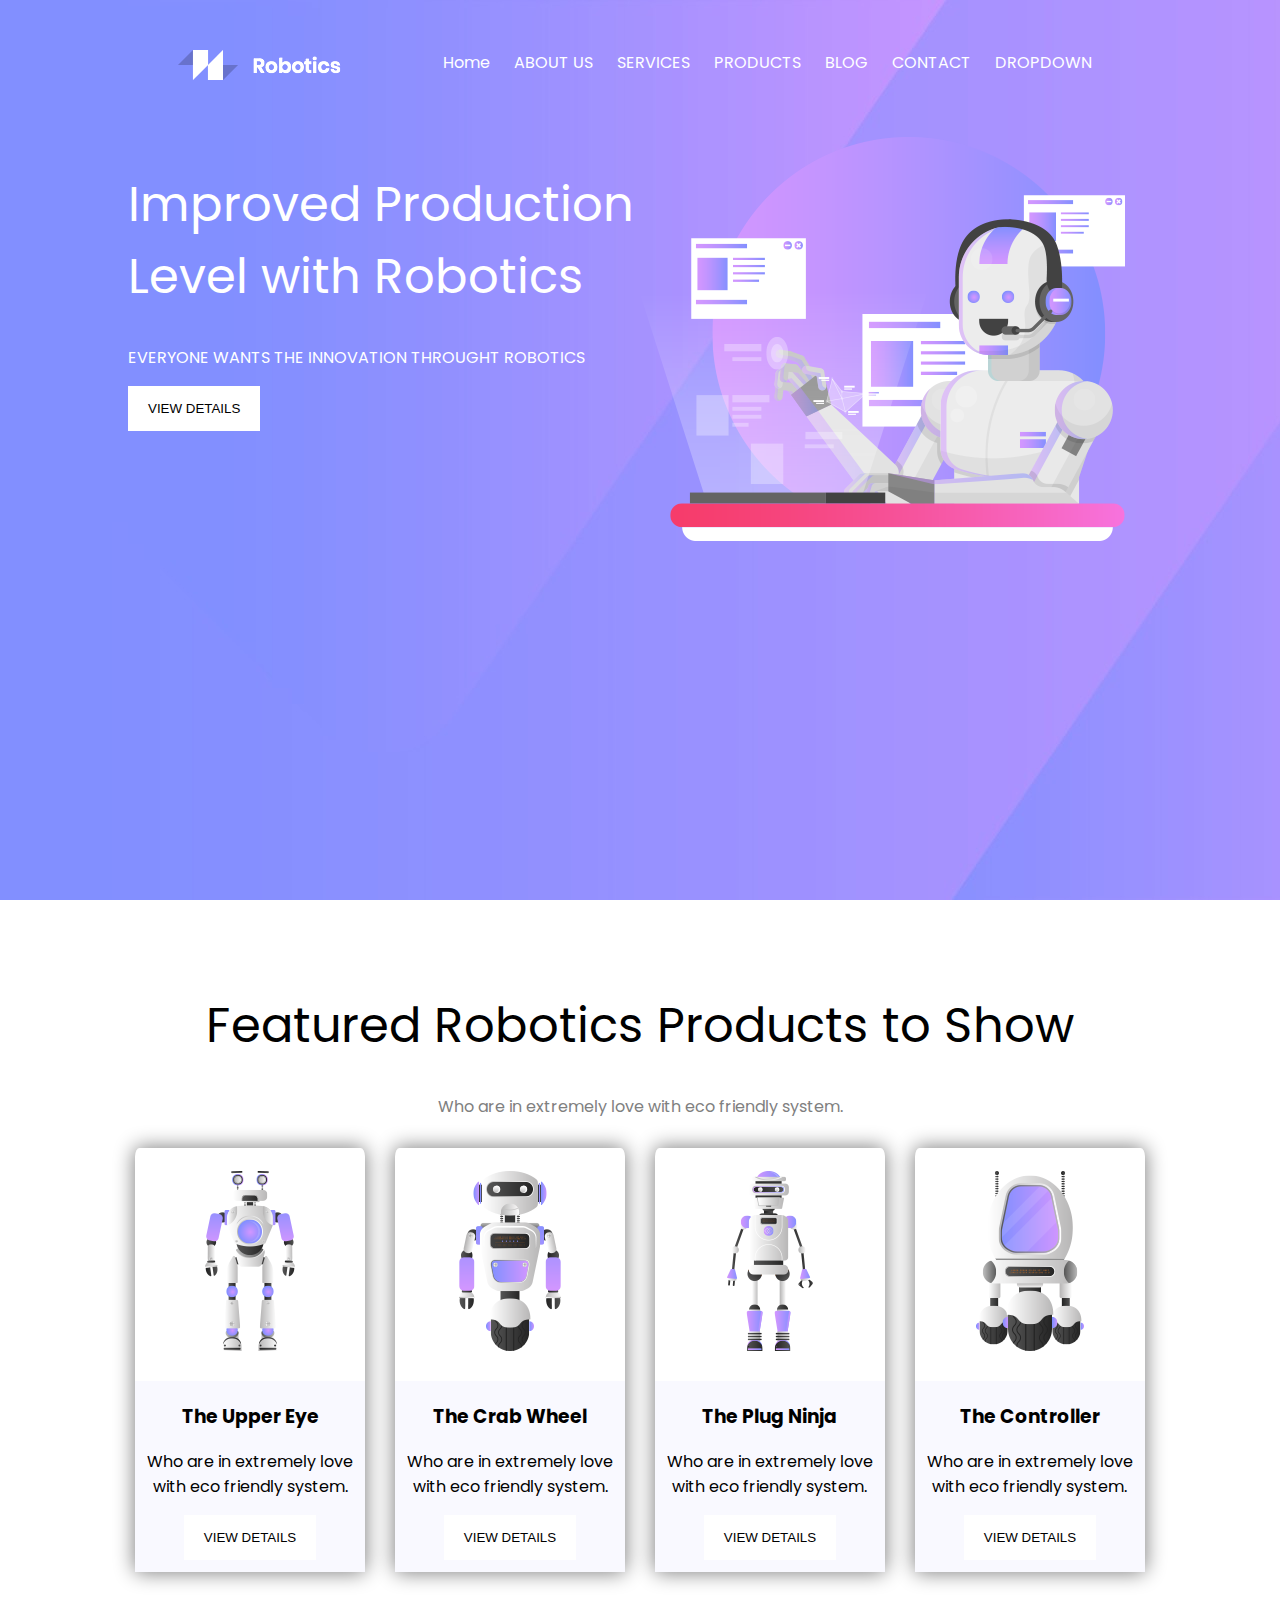
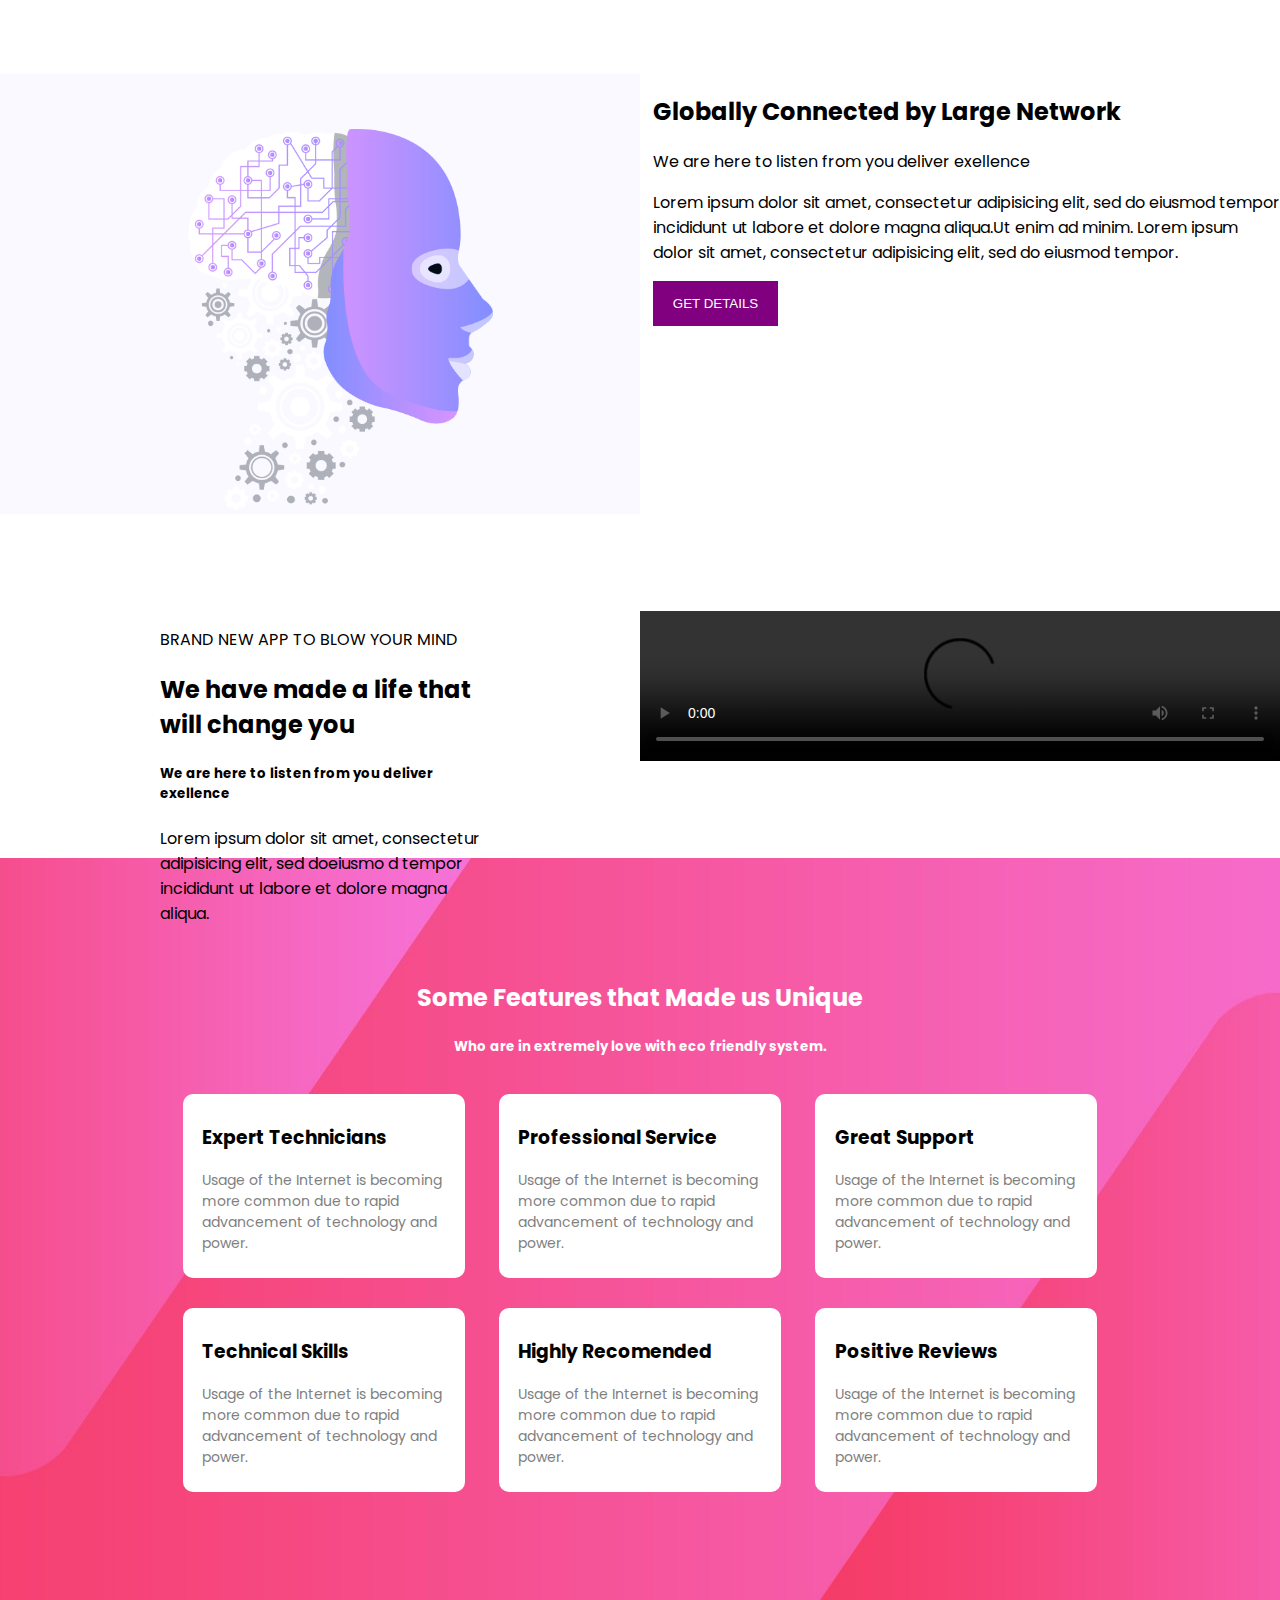
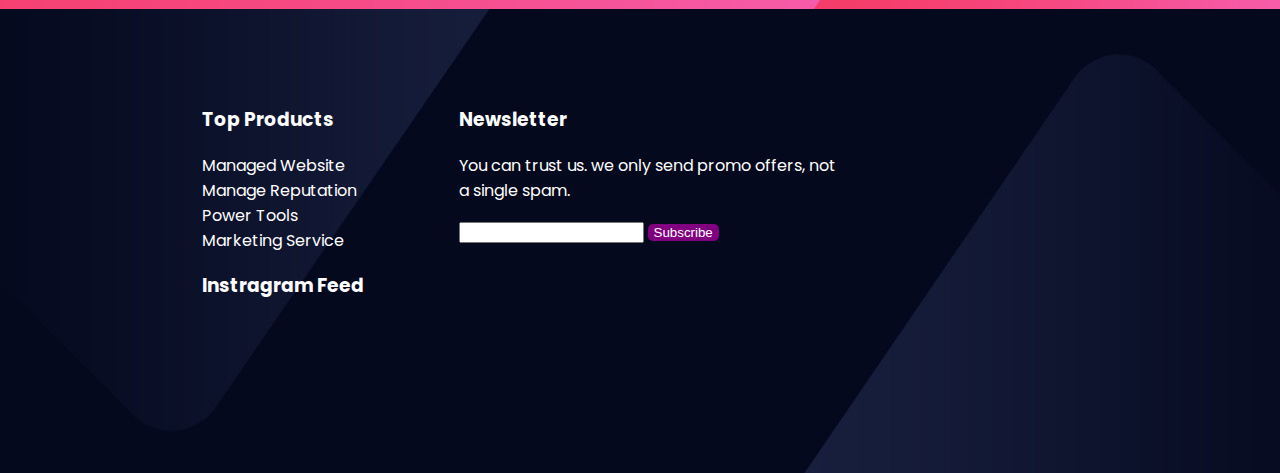
==== home.html @ 1a177f2a "Add files via upload" ====
<!DOCTYPE html>
<html lang="en">

<head>
    <meta charset="UTF-8">
    <meta name="viewport" content="width=device-width, initial-scale=1.0">
    <meta http-equiv="X-UA-Compatible" content="ie=edge">
    <title>Document</title>
    <link rel="stylesheet" href="css/style.css">

</head>

<body>
    <header>
        <nav>
            <img src="img/logo.png">
            <div class="right_nav">
                <a href="#">Home</a>
                <a href="#">ABOUT US</a>
                <a href="#">SERVICES</a>
                <a href="#">PRODUCTS</a>
                <div class="dropDown">
                    <a href="#">BLOG</a>
                    <div class="dropDownMenu">
                        <div>
                            <a href="#">Blog Home</a>
                        </div>
                        <div>
                            <a href="#">Blog Single</a>
                        </div>
                    </div>

                </div>

                <a href="#">CONTACT</a>
                <div class="dropDown">
                    <a href="#">DROPDOWN</a>
                    <div class="dropDownMenu">
                        <div>
                            <a href="#">Elements</a>
                        </div>
                        <div>
                            <a href="#">product details</a>
                        </div>
                        <div class="dropDown">
                            <a href="#">Level 2</a>
                            <div class="dropDownMenu">
                                <div>
                                    <a href="#">item 1</a>
                                </div>
                                <div>
                                    <a href="#">item 2</a>
                                </div>
                            </div>
                        </div>
                    </div>
                </div>
            </div>
        </nav>
        <section class="c1">
            <article class="halfParent left">
                <h1>Improved Production Level with Robotics</h1>
                <p>EVERYONE WANTS THE INNOVATION THROUGHT ROBOTICS</p>
                <button class="btn btn_light">VIEW DETAILS</button>
            </article>
            <section class="right_section">
                <img src="img/banner-img.png " alt="banner image ">
            </section>


        </section>

    </header>

    <section class="separator" id="features">
        <h1>Featured Robotics Products to Show</h1>
        <p class="grayed">Who are in extremely love with eco friendly system.</p>
        <figure>
            <img src="img/p1.png" alt="The Upper Eye">
            <figcaption>
                <h3>
                    The Upper Eye
                </h3>
                <p>
                    Who are in extremely love with eco friendly system.
                </p>
                <button class="btn btn_light">VIEW DETAILS</button>

            </figcaption>

        </figure>

        <figure>
            <img src="img/p2.png" alt="The Crab Wheel">
            <figcaption>
                <h3>
                    The Crab Wheel
                </h3>
                <p>
                    Who are in extremely love with eco friendly system.
                </p>
                <button class="btn btn_light">VIEW DETAILS</button>

            </figcaption>

        </figure>
        <figure>
            <img src="img/p3.png" alt="The Plug Ninja">
            <figcaption>
                <h3>
                    The Plug Ninja
                </h3>
                <p>
                    Who are in extremely love with eco friendly system.
                </p>
                <button class="btn btn_light">VIEW DETAILS</button>

            </figcaption>

        </figure>
        <figure>
            <img src="img/p4.png" alt="The Controller">
            <figcaption>
                <h3>
                    The Controller
                </h3>
                <p>
                    Who are in extremely love with eco friendly system.
                </p>
                <button class="btn btn_light">VIEW DETAILS</button>

            </figcaption>

        </figure>
    </section>

    <section class="separator">
        <div class="halfParent">
            <img class="occupyContainer" src="img/about-img.png" alt="About">
        </div>
        <div class="about_right_section">
            <article>
                <h2>
                    Globally Connected by Large Network
                </h2>
                <p>
                    We are here to listen from you deliver exellence
                </p>
                <p>
                    Lorem ipsum dolor sit amet, consectetur adipisicing elit, sed do eiusmod tempor incididunt ut labore et dolore magna aliqua.Ut enim ad minim. Lorem ipsum dolor sit amet, consectetur adipisicing elit, sed do eiusmod tempor.
                </p>
                <button class="btn btn_purple">GET DETAILS</button>
            </article>
        </div>

    </section>
    <section class="separator" id="">
        <div class="halfParent left">
            <article class="container">

                <p> BRAND NEW APP TO BLOW YOUR MIND </p>
                <h2>We have made a life that will change you </h2>
                <h5>We are here to listen from you deliver exellence </h5>
                <p>
                    Lorem ipsum dolor sit amet, consectetur adipisicing elit, sed doeiusmo d tempor incididunt ut labore et dolore magna aliqua.

                </p>
            </article>

        </div>

        <div>
            <video width="640" controls>
                <source src="video/World Calling [AMV] - Anime Mix - YouTube.mp4" type="video/mp4" controls="controls">
            </video>
        </div>
    </section>
    <section class="separator backImage" id="UniqueFeatures">
        <h2>Some Features that Made us Unique</h2>
        <h5>Who are in extremely love with eco friendly system.</h5>
        <div>
            <div class="featureCard">
                <h3>
                    Expert Technicians
                </h3>
                <p class="grayed">Usage of the Internet is becoming more common due to rapid advancement of technology and power.</p>
            </div>
            <div class="featureCard">
                <h3>
                    Professional Service
                </h3>
                <p class="grayed">Usage of the Internet is becoming more common due to rapid advancement of technology and power.</p>
            </div>
            <div class="featureCard">
                <h3>
                    Great Support
                </h3>
                <p class="grayed">Usage of the Internet is becoming more common due to rapid advancement of technology and power.</p>
            </div>
            <div class="featureCard">
                <h3>

                    Technical Skills
                </h3>
                <p class="grayed">Usage of the Internet is becoming more common due to rapid advancement of technology and power.</p>
            </div>
            <div class="featureCard">
                <h3>
                    Highly Recomended
                </h3>
                <p class="grayed">Usage of the Internet is becoming more common due to rapid advancement of technology and power.</p>
            </div>
            <div class="featureCard">
                <h3>
                    Positive Reviews
                </h3>
                <p class="grayed">Usage of the Internet is becoming more common due to rapid advancement of technology and power.</p class="grayed">
            </div>
        </div>
    </section>
    <section>

    </section>
    <footer class="backImage">
        <div>
            <div>
                <div>
                    <h3>Top Products</h3>
                </div>
                <div>
                    <a href="#">
                        Managed Website
                    </a>
                </div>
                <div>
                    <a href="#">
                        Manage Reputation
                    </a>
                </div>
                <div>
                    <a href="#">
                        Power Tools
                    </a>
                </div>
                <div>
                    <a href="#">
                        Marketing Service
                    </a>
                </div>
            </div>

            <div class="middleSectionFooter">


                <h3>Newsletter</h3>
                <p>You can trust us. we only send promo offers, not a single spam. </p>
                <form action="">
                    <input type="text">
                    <input class="btn_purple btn_sub" type="submit" value="Subscribe">
                </form>
            </div>
            <div>

                <h3>Instragram Feed </h3>
            </div>

        </div>
    </footer>

</body>

</html>
---- css/style.css ----
@import url('https://fonts.googleapis.com/css?family=Poppins:400,500&display=swap');
body {
    margin: 0;
    font-family: "Poppins", sans-serif;
}

header {
    /* color: white; */
    background-image: url('../img/banner-bg.jpg');
    height: 100vh;
    padding: 0 10%;
    color: white;
}

.c1 {
    width: 100%;
    position: relative;
    float: left;
    clear: right;
}

nav {
    /* display: block;
    float: right;
    margin-bottom: 18px; */
    padding: 50px;
}

.right_nav {
    display: inline-block;
    float: right;
}

nav a {
    text-decoration: none;
    margin: 10px;
    color: white;
}


/* nav div a {
    color: #000;
} */


/* nav div a div */

.dropDown {
    display: inline-block;
    /* color: white; */
}

.dropDownMenu {
    background-color: white;
    /* padding: 10px; */
    position: absolute;
    z-index: 1;
    display: none;
}

.dropDownMenu div {
    margin: 10px;
}

.dropDownMenu a:hover {
    color: mediumblue;
}

.dropDown:hover>.dropDownMenu {
    display: block;
}

.dropDownMenu div a {
    color: black;
}

.right_section {
    position: relative;
    width: 50%;
    display: inline-block;
    /* text-align: center; */
}

.halfParent {
    /* position: relative; */
    display: inline-block;
    width: 50%;
}

.left {
    float: left;
}

.right {
    float: right;
}

h1 {
    font-size: 3em;
    font-weight: 400;
}

.btn {
    padding: 15px 20px;
    font-weight: 500;
    border: none;
}

.btn_light {
    background-color: white;
}

.btn_purple {
    background-color: purple;
    color: white;
}

#features {
    text-align: center;
}

.separator {
    margin-top: 7%;
}

.grayed {
    color: gray;
}

figure {
    display: inline-block;
    width: 18%;
    border-radius: 2%;
    margin: 1%;
    /* border: 1px solid; */
    box-shadow: 0 0 20px 1px gray;
}

figure>img {
    padding: 10%;
    width: auto;
}

figcaption {
    background-color: #f9f9ff;
    padding: 1% 5% 5%;
}

.occupyContainer {
    width: 100%;
    height: 100%;
}

.about_right_section {
    float: right;
    /* padding-left: 1%; */
    width: 49%;
}

.container {
    margin: 0 25%;
}

.backImage {
    background-size: auto;
    background-repeat: no-repeat;
    /* background-; */
    background-position: center center;
}

#UniqueFeatures {
    background-image: url(../img/feature-bg.jpg);
    padding: 8% 12%;
    text-align: center;
    color: white;
}

.featureCard {
    display: inline-block;
    background-color: white;
    border-radius: 10px;
    width: 25%;
    /* height: 90px; */
    padding: 1% 2%;
    margin: 15px;
    text-align: left;
    color: black;
}

.featureCard p {
    font-size: 14px;
}

footer {
    background-image: url(../img/footer-bg.jpg);
    color: white;
    padding: 6% 12%12%;
}

footer>div>div {
    display: inline-block;
    vertical-align: top;
    max-width: 25%;
    margin: auto 5%;
}

.middleSectionFooter {
    max-width: 40%;
}

footer a {
    color: white;
    text-decoration: none;
}

.btn_sub {
    border-radius: 5px;
    border: none;
}

@media screen and (max-width:426px) {
    header {
        height: 100vh;
    }
    /* .c1 {
        float: none;
    } */
    .right_section {
        display: block;
        width: auto;
    }
    .halfParent {
        display: block;
        width: 100%;
    }
    h1 {
        font-size: 20px;
        font-weight: 20;
    }
    h2 {
        font-size: 15px;
    }
    h3 {
        font-size: 11.7px;
    }
    h5 {
        font-size: 8.3px;
    }
    .featureCard p {
        font-size: 6px;
    }
    p {
        font-size: 7px;
    }
    img {
        width: 100%;
        height: auto;
    }
    .c1 {
        width: 100%;
        position: relative;
        float: left;
        clear: right;
    }
    figure {
        width: auto;
    }
    .about_right_section {
        float: none;
        /* padding-left: 1%; */
        width: auto;
        margin: 0 5%;
    }
    .container {
        margin: 0 5%;
    }
    video {
        width: 100%;
        margin: 0;
    }
    .featureCard {
        width: 50%;
    }
    .btn {
        padding: 5px 7px;
        font-size: xx-small;
        /* font-weight: 200; */
        border: none;
    }
}
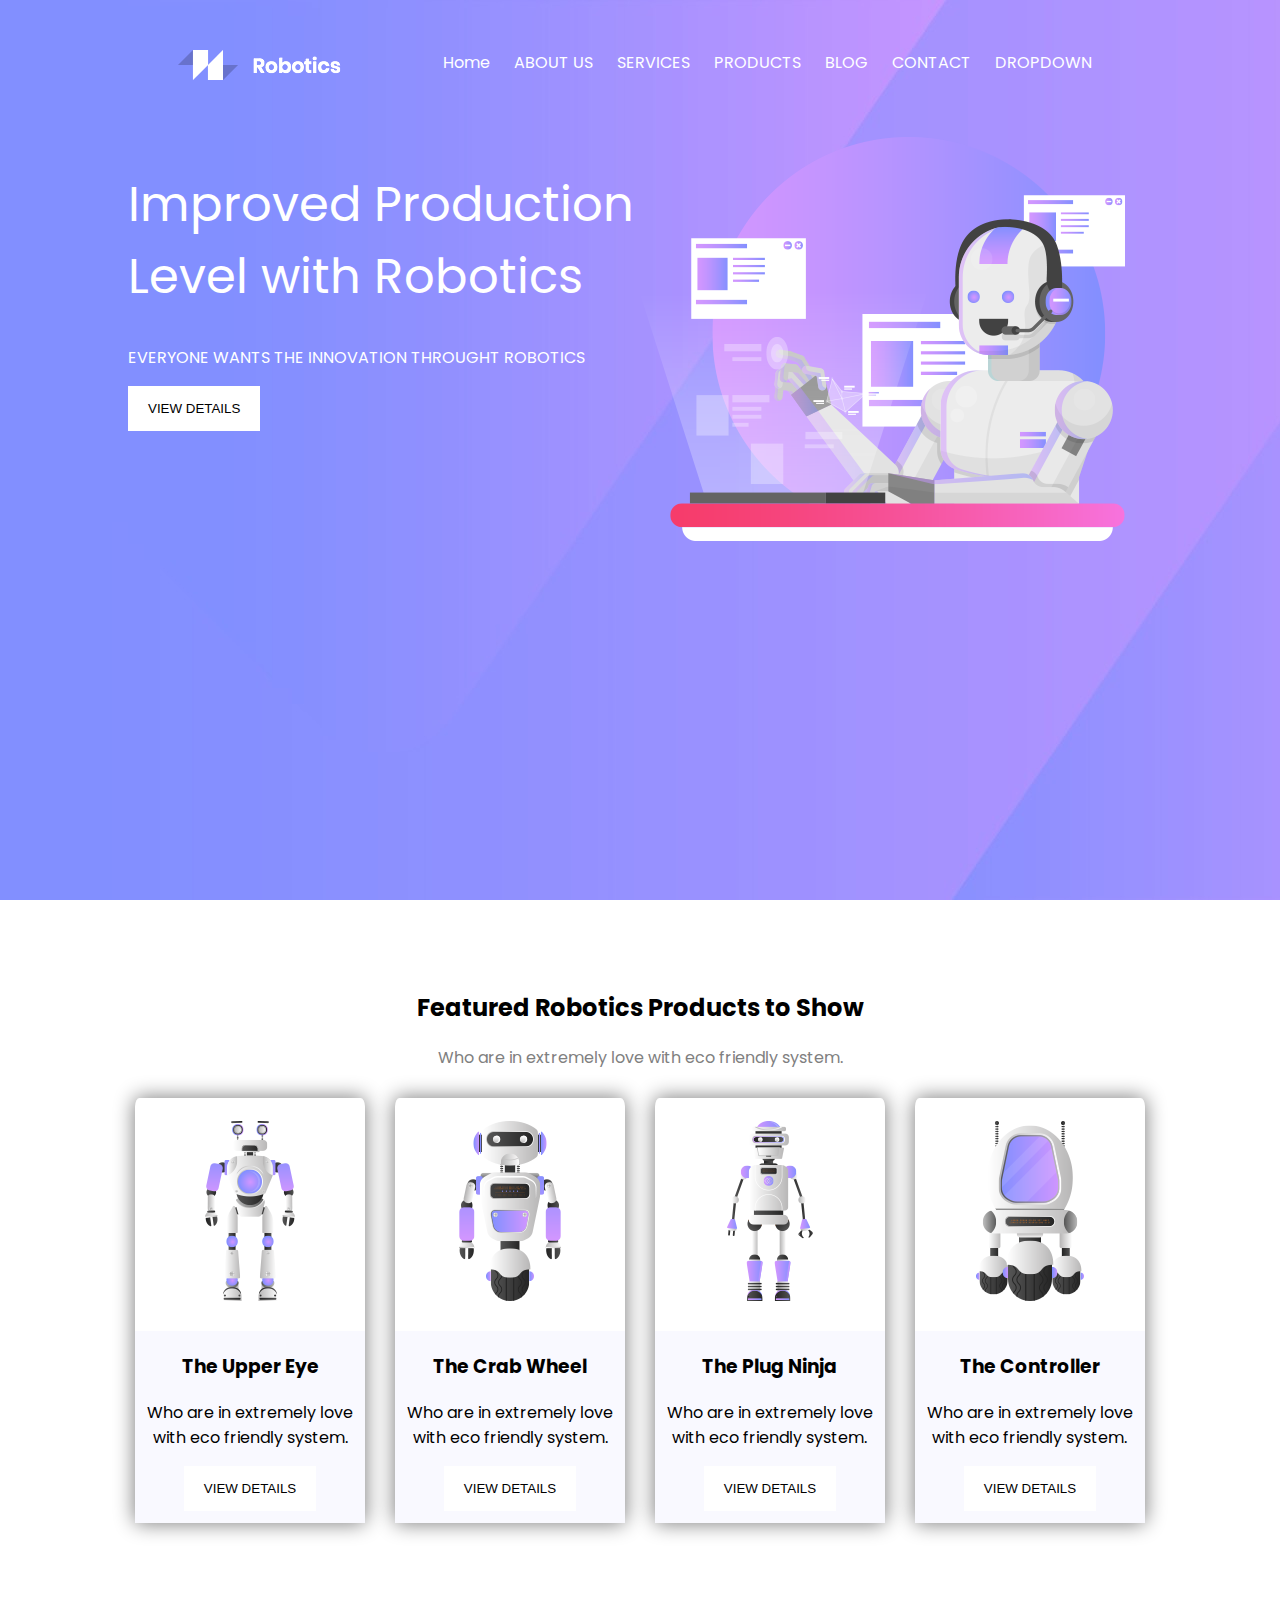
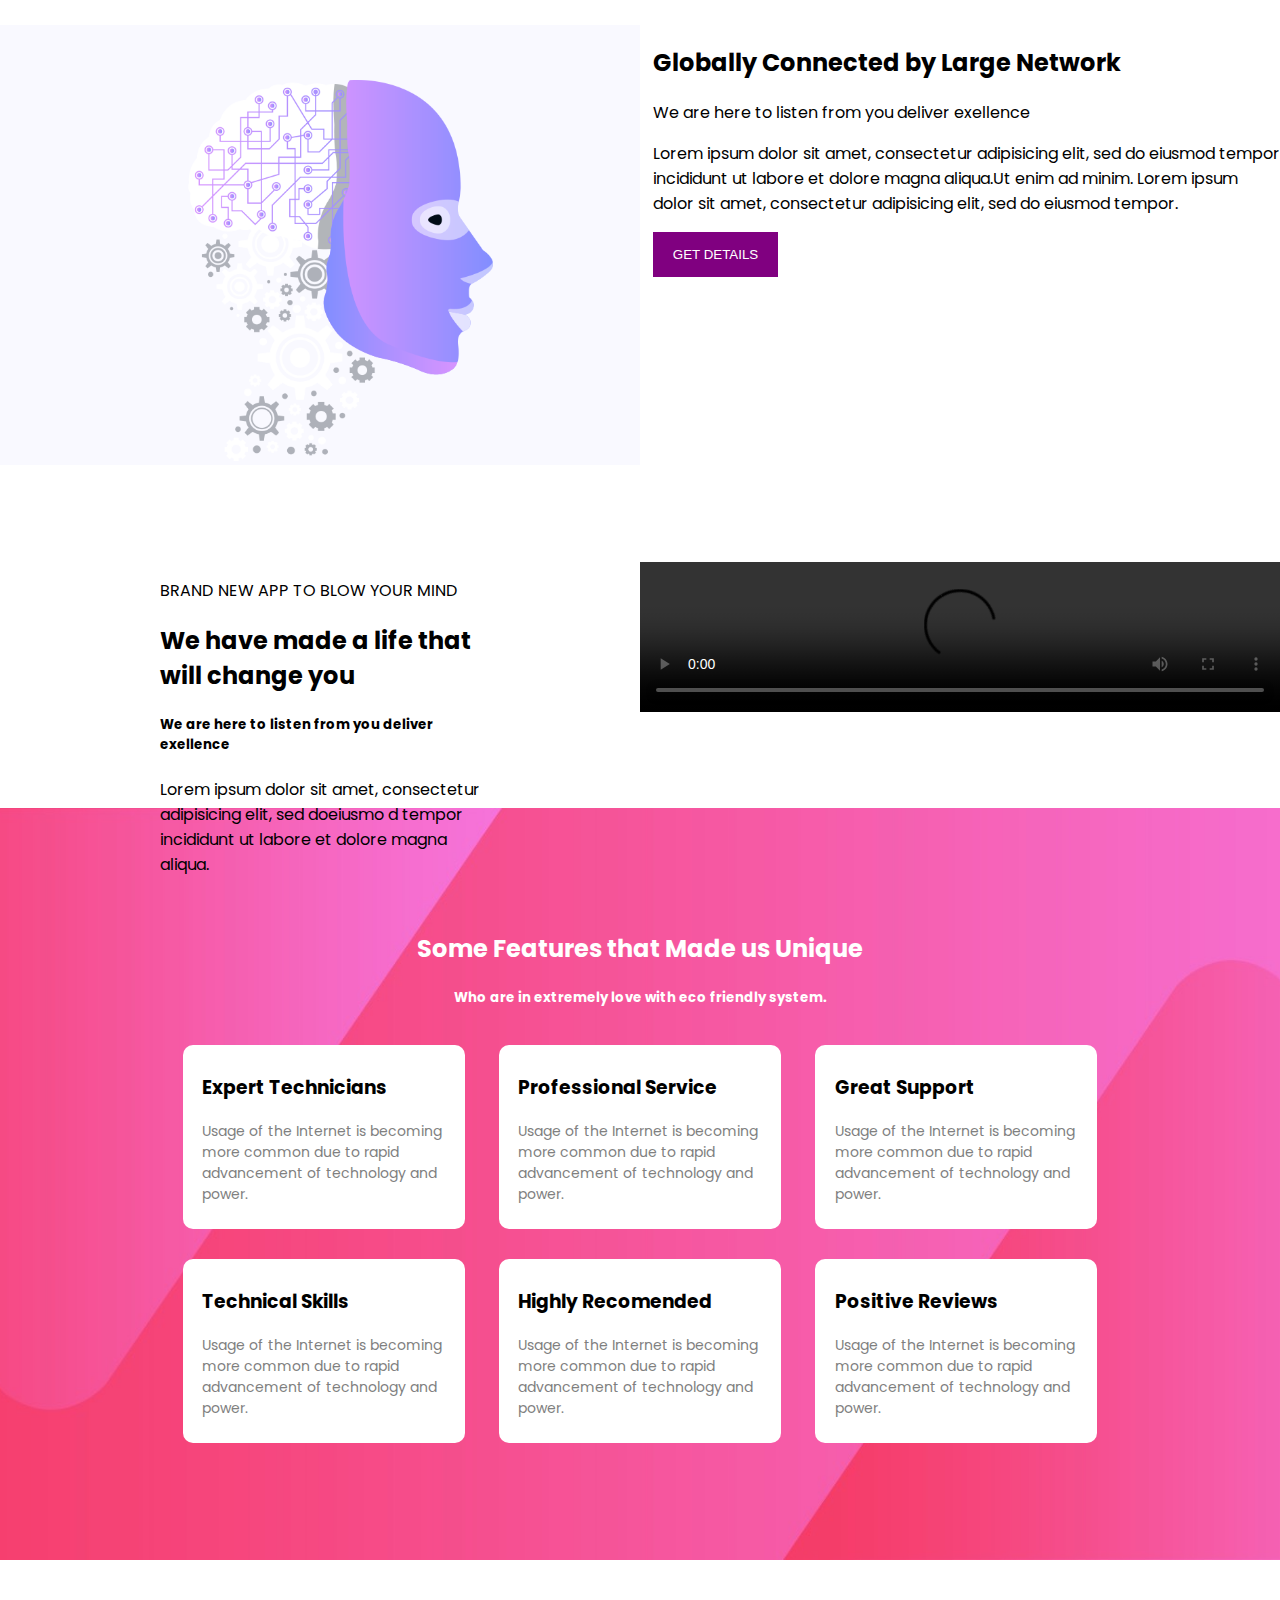
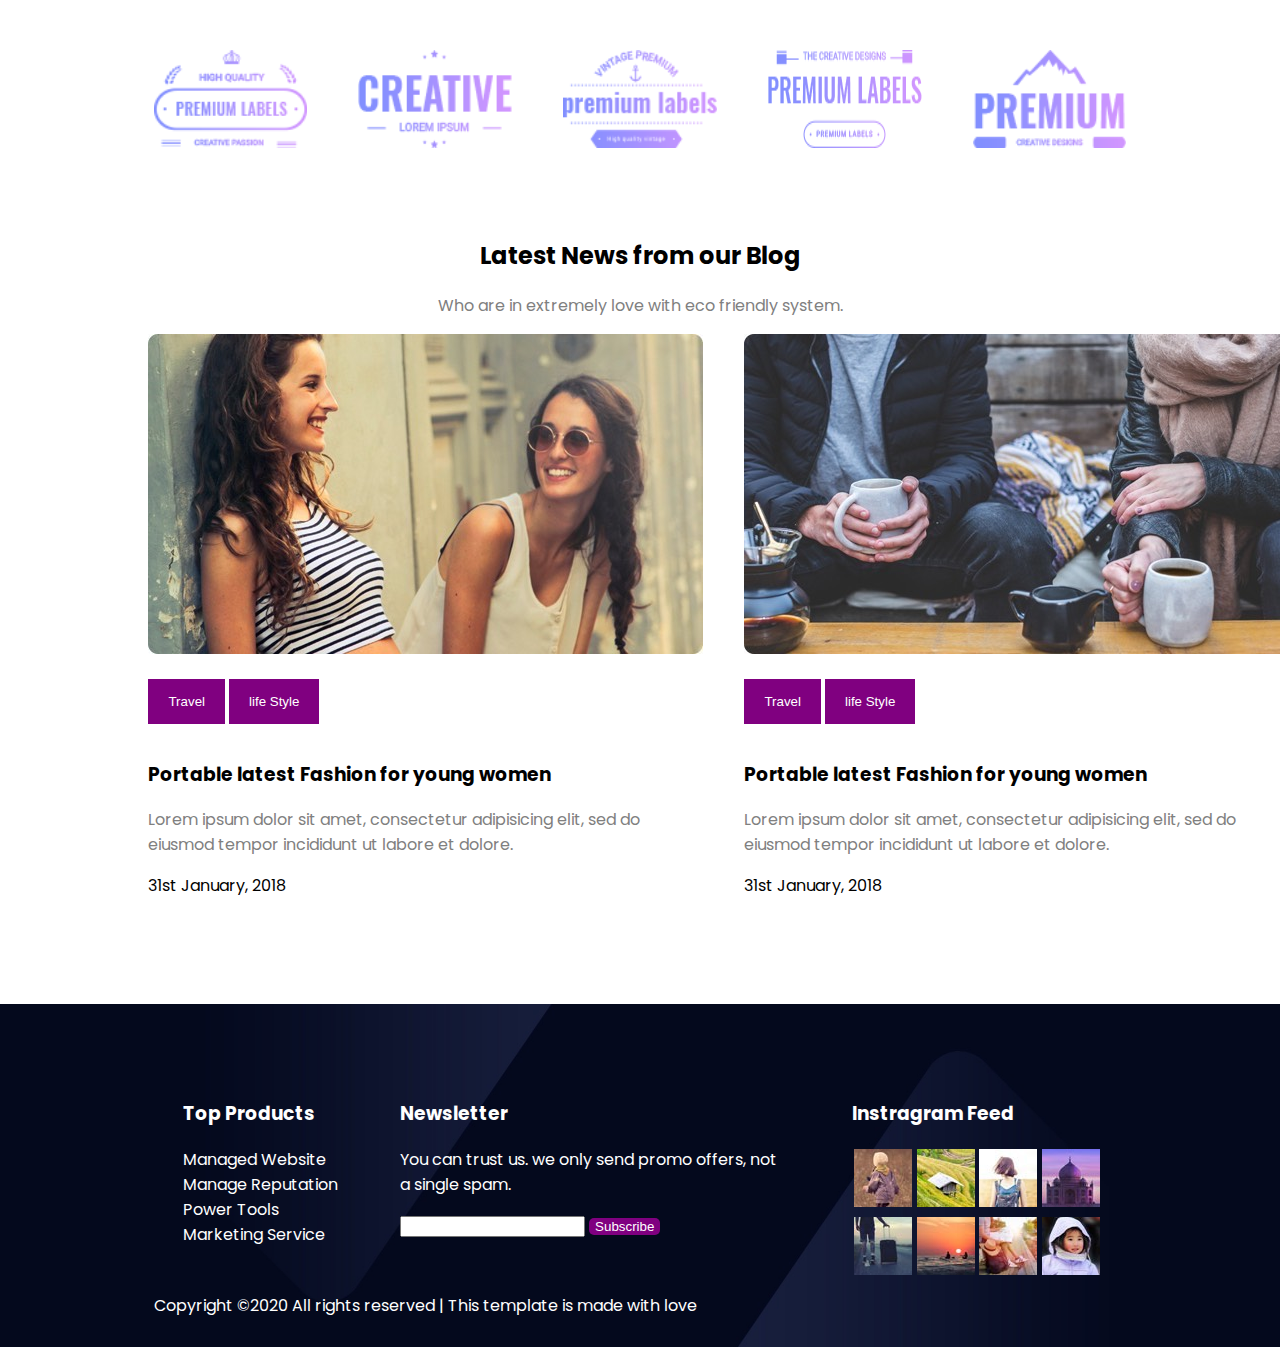
==== commit b5752298: "Add files via upload" ====
--- a/home.html
+++ b/home.html
@@ -13,7 +13,9 @@
 <body>
     <header>
         <nav>
-            <img src="img/logo.png">
+            <img id="companyLogo" src="img/logo.png">
+            <label for="collapseElement"><img src="bars-solid.svg" id="collapseHamurger" alt="collapse"></label>
+            <input type="checkbox" id="collapseElement">
             <div class="right_nav">
                 <a href="#">Home</a>
                 <a href="#">ABOUT US</a>
@@ -56,6 +58,7 @@
                     </div>
                 </div>
             </div>
+
         </nav>
         <section class="c1">
             <article class="halfParent left">
@@ -73,7 +76,7 @@
     </header>
 
     <section class="separator" id="features">
-        <h1>Featured Robotics Products to Show</h1>
+        <h2>Featured Robotics Products to Show</h2>
         <p class="grayed">Who are in extremely love with eco friendly system.</p>
         <figure>
             <img src="img/p1.png" alt="The Upper Eye">
@@ -218,51 +221,117 @@
             </div>
         </div>
     </section>
-    <section>
-
-    </section>
-    <footer class="backImage">
+    <section class="separator">
+        <div class="logos">
+            <img class="log" src="img/l1.png" alt="logo1">
+            <img class="log" src="img/l2.png" alt="logo2">
+            <img class="log" src="img/l3.png" alt="logo3">
+            <img class="log" src="img/l4.png" alt="logo4">
+            <img class="log" src="img/l5.png" alt="logo5">
+        </div>
+        <section class="separator">
+            <div class="center-txt">
+                <h2>Latest News from our Blog </h2>
+                <p class="grayed">Who are in extremely love with eco friendly system. </p>
+            </div>
+            <div class="logos column">
+                <div class="somepadding">
+                    <div>
+                        <img src="img/b1.jpg" alt="b1">
+                    </div>
+                    <div class="smallheight">
+                        <button class="btn btn_purple">Travel</button>
+                        <button class="btn btn_purple">life Style</button>
+                    </div>
+                    <h3>Portable latest Fashion for young women</h3>
+                    <p class="grayed">Lorem ipsum dolor sit amet, consectetur adipisicing elit, sed do eiusmod tempor incididunt ut labore et dolore.
+
+                    </p>
+                    <p>31st January, 2018
+
+                    </p>
+                </div>
+                <div class="somepadding">
+                    <div>
+                        <img src="img/b2.jpg" alt="b2">
+                    </div>
+                    <div class="smallheight">
+                        <button class="btn btn_purple">Travel</button>
+                        <button class="btn btn_purple">life Style</button>
+                    </div>
+                    <h3>Portable latest Fashion for young women</h3>
+                    <p class="grayed">Lorem ipsum dolor sit amet, consectetur adipisicing elit, sed do eiusmod tempor incididunt ut labore et dolore.
+
+                    </p>
+                    <p>31st January, 2018
+
+                    </p>
+                </div>
+            </div>
+        </section>
+
+    </section>
+
+    </section>
+    <footer class="backImage separator">
         <div>
+
             <div>
                 <div>
                     <h3>Top Products</h3>
                 </div>
                 <div>
-                    <a href="#">
+                    <a href="# ">
                         Managed Website
                     </a>
                 </div>
                 <div>
-                    <a href="#">
+                    <a href="# ">
                         Manage Reputation
                     </a>
                 </div>
                 <div>
-                    <a href="#">
+                    <a href="# ">
                         Power Tools
                     </a>
                 </div>
                 <div>
-                    <a href="#">
+                    <a href="# ">
                         Marketing Service
                     </a>
                 </div>
             </div>
 
-            <div class="middleSectionFooter">
+            <div class="middleSectionFooter ">
 
 
                 <h3>Newsletter</h3>
                 <p>You can trust us. we only send promo offers, not a single spam. </p>
-                <form action="">
-                    <input type="text">
+                <form action="#">
+                    <input type="text ">
                     <input class="btn_purple btn_sub" type="submit" value="Subscribe">
                 </form>
             </div>
             <div>
 
                 <h3>Instragram Feed </h3>
-            </div>
+                <div class="instImg">
+                    <img class="icons" src="img/i1.jpg" alt="icon1">
+                    <img class="icons" src="img/i2.jpg" alt="icon2">
+                    <img class="icons" src="img/i3.jpg" alt="icon3">
+                    <img class="icons" src="img/i4.jpg" alt="icon4">
+                </div>
+                <div class="instImg">
+                    <img class="icons" src="img/i5.jpg" alt="icon5">
+                    <img class="icons" src="img/i6.jpg" alt="icon6">
+                    <img class="icons" src="img/i7.jpg" alt="icon7">
+                    <img class="icons" src="img/i8.jpg" alt="icon8">
+                </div>
+            </div>
+
+        </div>
+        <div>
+            <p>Copyright ©2020 All rights reserved | This template is made with love</p>
 
         </div>
     </footer>
--- a/css/style.css
+++ b/css/style.css
@@ -2,6 +2,12 @@
 body {
     margin: 0;
     font-family: "Poppins", sans-serif;
+}
+
+#collapseHamurger {
+    display: none;
+    color: white;
+    width: 10%;
 }
 
 header {
@@ -26,8 +32,12 @@
     padding: 50px;
 }
 
+#collapseElement {
+    display: none;
+}
+
 .right_nav {
-    display: inline-block;
+    /* display: inline-block; */
     float: right;
 }
 
@@ -123,8 +133,16 @@
     margin-top: 7%;
 }
 
+.smallheight {
+    line-height: 5;
+}
+
 .grayed {
     color: gray;
+}
+
+.center-txt {
+    text-align: center;
 }
 
 figure {
@@ -147,7 +165,7 @@
 }
 
 .occupyContainer {
-    width: 100%;
+    max-width: 100%;
     height: 100%;
 }
 
@@ -161,8 +179,13 @@
     margin: 0 25%;
 }
 
+.somepadding {
+    padding: 0 2%;
+    /* max-width: auto; */
+}
+
 .backImage {
-    background-size: auto;
+    background-size: cover;
     background-repeat: no-repeat;
     /* background-; */
     background-position: center center;
@@ -191,17 +214,37 @@
     font-size: 14px;
 }
 
+.logos {
+    display: flex;
+    flex-flow: row;
+    margin: 0 10%;
+    justify-content: space-around;
+    /* flex-basis: 50%; */
+    /* align-items: center; */
+}
+
+.log {
+    /* display: flex; */
+    width: 15%;
+    /* height: inherit; */
+    /* margin: 0 5%; */
+}
+
+.child {
+    /* align-self: left; */
+}
+
 footer {
     background-image: url(../img/footer-bg.jpg);
     color: white;
-    padding: 6% 12%12%;
+    padding: 6% 12% 1%;
 }
 
 footer>div>div {
     display: inline-block;
     vertical-align: top;
-    max-width: 25%;
-    margin: auto 5%;
+    max-width: 30%;
+    margin: auto 3%;
 }
 
 .middleSectionFooter {
@@ -218,13 +261,48 @@
     border: none;
 }
 
+.instImg {
+    display: flex;
+    flex-flow: row;
+    justify-content: space-between;
+    margin-top: 2%;
+    /* align-items: ; */
+}
+
+.icons {
+    margin: 1%;
+}
+
+footer img {
+    width: auto;
+}
+
 @media screen and (max-width:426px) {
+    #collapseHamurger {
+        display: inline;
+    }
     header {
-        height: 100vh;
-    }
-    /* .c1 {
+        height: auto;
+    }
+    #companyLogo {
+        width: auto;
+    }
+    #collapseElement {
+        display: none;
+    }
+     :checked+.right_nav {
+        display: block;
+    }
+    .right_nav {
         float: none;
-    } */
+        display: none;
+    }
+    nav a {
+        display: block;
+    }
+    .c1 {
+        float: none;
+    }
     .right_section {
         display: block;
         width: auto;
@@ -234,10 +312,10 @@
         width: 100%;
     }
     h1 {
-        font-size: 20px;
+        font-size: 36px;
         font-weight: 20;
     }
-    h2 {
+    /*h2 {
         font-size: 15px;
     }
     h3 {
@@ -245,22 +323,16 @@
     }
     h5 {
         font-size: 8.3px;
-    }
-    .featureCard p {
+    } */
+    /* .featureCard p {
         font-size: 6px;
-    }
-    p {
+    } */
+    /* p {
         font-size: 7px;
-    }
+    } */
     img {
         width: 100%;
         height: auto;
-    }
-    .c1 {
-        width: 100%;
-        position: relative;
-        float: left;
-        clear: right;
     }
     figure {
         width: auto;
@@ -279,7 +351,7 @@
         margin: 0;
     }
     .featureCard {
-        width: 50%;
+        width: 80%;
     }
     .btn {
         padding: 5px 7px;
@@ -287,4 +359,33 @@
         /* font-weight: 200; */
         border: none;
     }
+    .log {
+        /* display: flex; */
+        /* width: 15%; */
+        /* height: inherit; */
+        /* margin: 0 5%; */
+    }
+    .column {
+        flex-flow: column;
+    }
+    footer {
+        text-align: center;
+    }
+    footer>div>div {
+        display: block;
+        max-width: 100%;
+    }
+    footer div {
+        display: block;
+    }
+    .middleSectionFooter {
+        max-width: 100%;
+    }
+    footer a,
+    footer p {
+        font-size: 12px;
+    }
+    .icons {
+        margin: 1%;
+    }
 }